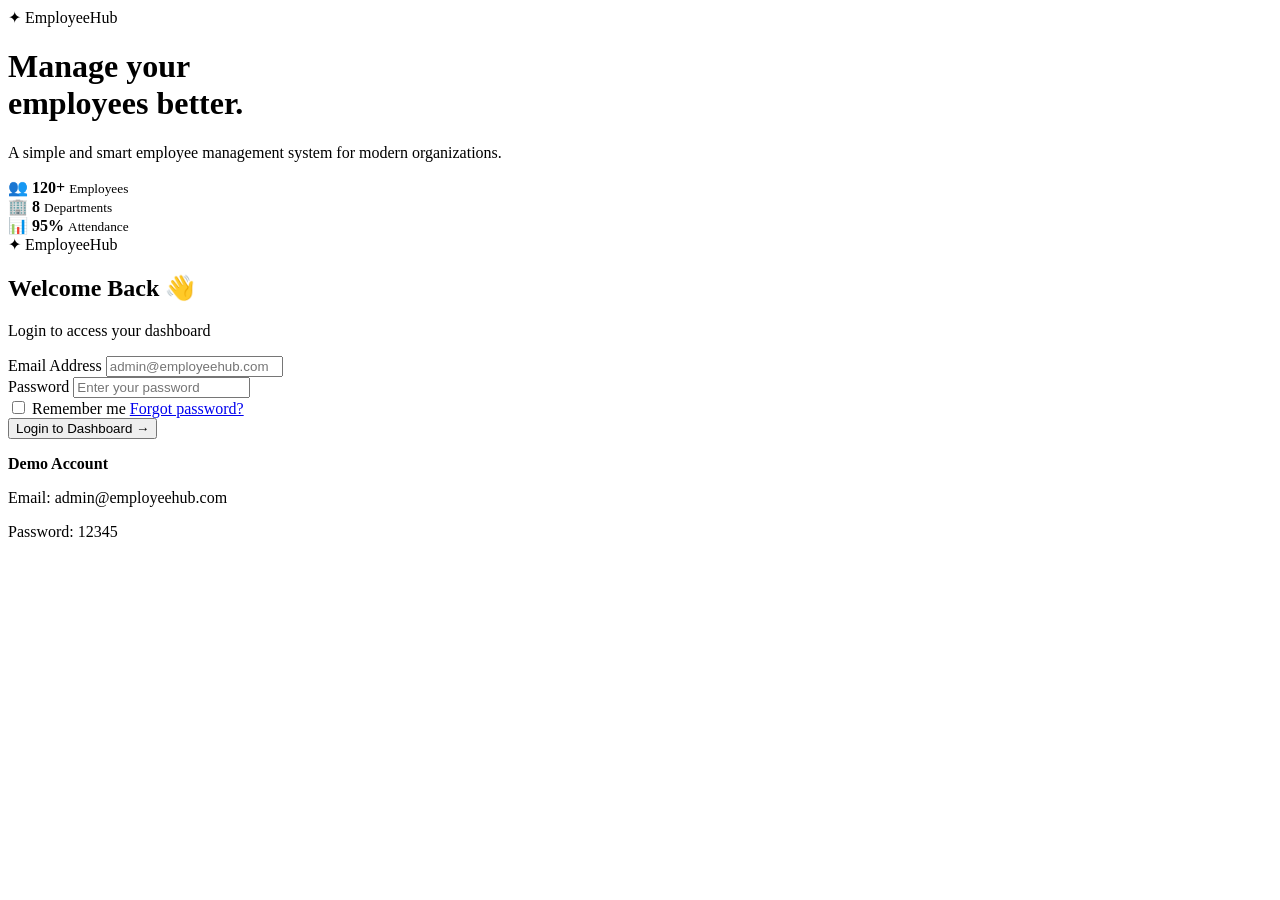
==== index.html @ 597c8541 "Add files via upload" ====
<!DOCTYPE html>
<html lang="en">

<head>
    <meta charset="UTF-8">
    <meta name="viewport" content="width=device-width, initial-scale=1.0">

    <title>Employee Management System | Login</title>

    <link rel="stylesheet" href="css/style.css">
</head>

<body class="login-page">

    <div class="login-wrapper">

        <div class="login-info">

            <div class="logo">
                ✦ EmployeeHub
            </div>

            <h1>
                Manage your<br>
                <span>employees better.</span>
            </h1>

            <p>
                A simple and smart employee management
                system for modern organizations.
            </p>

            <div class="features">

                <div>
                    <strong>👥 120+</strong>
                    <small>Employees</small>
                </div>

                <div>
                    <strong>🏢 8</strong>
                    <small>Departments</small>
                </div>

                <div>
                    <strong>📊 95%</strong>
                    <small>Attendance</small>
                </div>

            </div>

        </div>


        <div class="login-card">

            <div class="mobile-logo">
                ✦ EmployeeHub
            </div>

            <h2>Welcome Back 👋</h2>

            <p class="login-text">
                Login to access your dashboard
            </p>

            <form id="loginForm">

                <div class="input-group">

                    <label>Email Address</label>

                    <input
                        type="email"
                        id="email"
                        placeholder="admin@employeehub.com"
                        required
                    >

                </div>


                <div class="input-group">

                    <label>Password</label>

                    <input
                        type="password"
                        id="password"
                        placeholder="Enter your password"
                        required
                    >

                </div>


                <div class="login-options">

                    <label>
                        <input type="checkbox">
                        Remember me
                    </label>

                    <a href="#">Forgot password?</a>

                </div>


                <button type="submit" class="login-btn">
                    Login to Dashboard →
                </button>

                <p id="loginMessage"></p>

            </form>


            <div class="demo-login">

                <strong>Demo Account</strong>

                <p>Email: admin@employeehub.com</p>
                <p>Password: 12345</p>

            </div>

        </div>

    </div>

    <script src="js/script.js"></script>

</body>

</html>
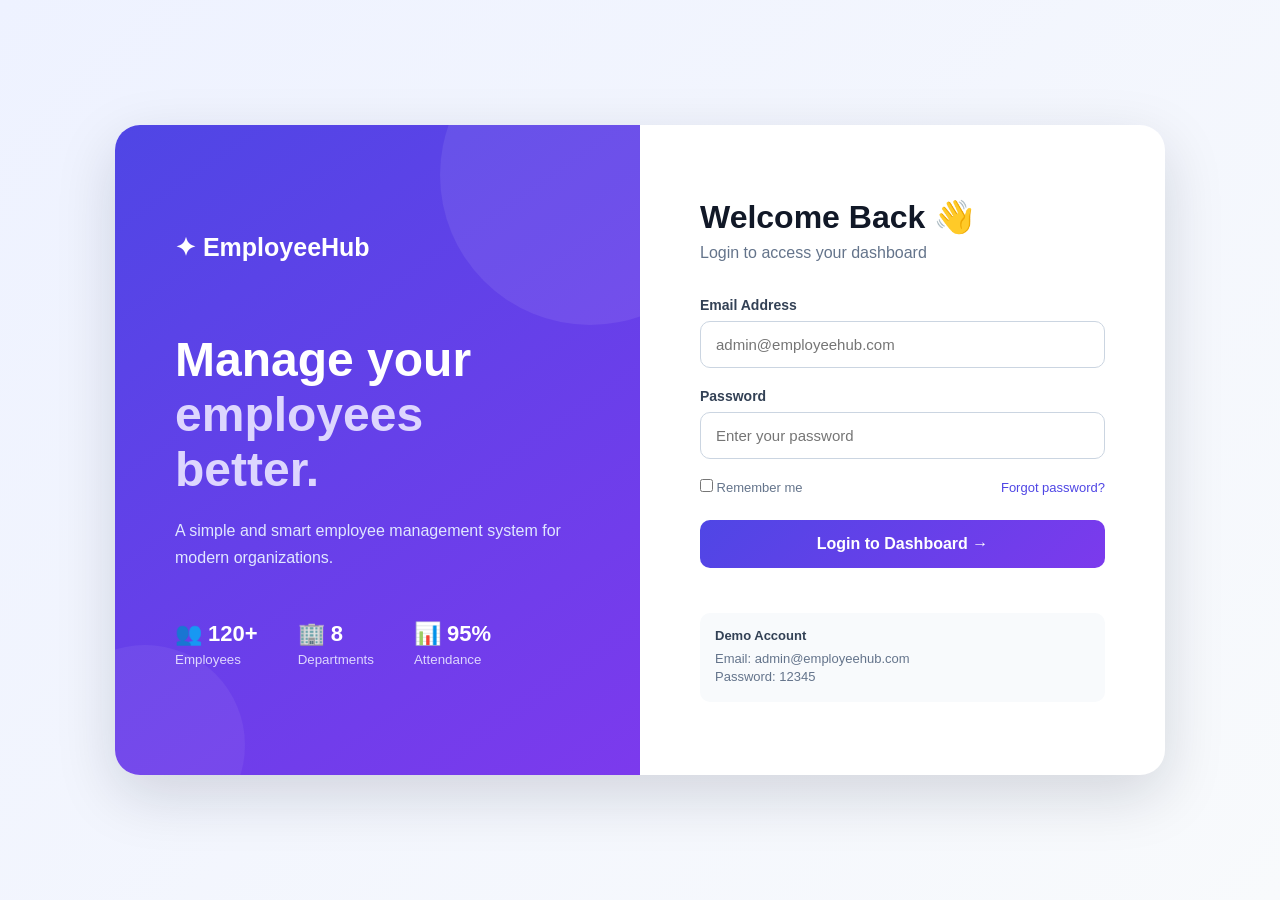
==== commit 0a565821: "index.html" ====
--- a/index.html
+++ b/index.html
@@ -7,7 +7,7 @@
 
     <title>Employee Management System | Login</title>
 
-    <link rel="stylesheet" href="css/style.css">
+    <link rel="stylesheet" href="style.css">
 </head>
 
 <body class="login-page">
@@ -128,8 +128,8 @@
 
     </div>
 
-    <script src="js/script.js"></script>
+    <script src="script.js"></script>
 
 </body>
 
-</html>+</html>
--- a/style.css
+++ b/style.css
@@ -0,0 +1,1525 @@
+/* =====================================================
+   EMPLOYEE MANAGEMENT SYSTEM
+   COMPLETE STYLE.CSS
+===================================================== */
+
+
+/* =========================
+   GLOBAL
+========================= */
+
+* {
+    margin: 0;
+    padding: 0;
+    box-sizing: border-box;
+}
+
+body {
+    font-family: Arial, Helvetica, sans-serif;
+    color: #1e293b;
+    background: #f8fafc;
+}
+
+a {
+    text-decoration: none;
+}
+
+
+/* =====================================================
+   LOGIN PAGE
+===================================================== */
+
+.login-page {
+    min-height: 100vh;
+
+    background:
+        linear-gradient(
+            135deg,
+            #eef2ff,
+            #f8fafc
+        );
+
+    display: flex;
+    align-items: center;
+    justify-content: center;
+
+    padding: 30px;
+}
+
+
+/* MAIN LOGIN BOX */
+
+.login-wrapper {
+    width: 100%;
+    max-width: 1050px;
+
+    min-height: 650px;
+
+    display: grid;
+    grid-template-columns: 1fr 1fr;
+
+    background: white;
+
+    border-radius: 25px;
+
+    overflow: hidden;
+
+    box-shadow:
+        0 20px 60px rgba(15, 23, 42, 0.15);
+}
+
+
+/* LEFT SIDE */
+
+.login-info {
+    background:
+        linear-gradient(
+            145deg,
+            #4f46e5,
+            #7c3aed
+        );
+
+    color: white;
+
+    padding: 60px;
+
+    display: flex;
+    flex-direction: column;
+    justify-content: center;
+
+    position: relative;
+    overflow: hidden;
+}
+
+
+.login-info::before {
+    content: "";
+
+    position: absolute;
+
+    width: 300px;
+    height: 300px;
+
+    border-radius: 50%;
+
+    background: rgba(255,255,255,0.08);
+
+    top: -100px;
+    right: -100px;
+}
+
+
+.login-info::after {
+    content: "";
+
+    position: absolute;
+
+    width: 200px;
+    height: 200px;
+
+    border-radius: 50%;
+
+    background: rgba(255,255,255,0.06);
+
+    bottom: -70px;
+    left: -70px;
+}
+
+
+/* LOGO */
+
+.logo {
+    font-size: 25px;
+    font-weight: bold;
+    margin-bottom: 70px;
+}
+
+.logo span {
+    font-size: 32px;
+}
+
+
+/* LOGIN HEADING */
+
+.login-info h1 {
+    font-size: 48px;
+    line-height: 1.15;
+    margin-bottom: 20px;
+}
+
+.login-info h1 span {
+    color: #ddd6fe;
+}
+
+
+.login-info > p {
+    max-width: 400px;
+
+    line-height: 1.7;
+
+    color: #e0e7ff;
+
+    margin-bottom: 50px;
+}
+
+
+/* FEATURES */
+
+.features {
+    display: flex;
+    gap: 40px;
+}
+
+.features div {
+    display: flex;
+    flex-direction: column;
+}
+
+.features strong {
+    font-size: 22px;
+    margin-bottom: 5px;
+}
+
+.features small {
+    color: #ddd6fe;
+}
+
+
+/* LOGIN CARD */
+
+.login-card {
+    padding: 60px;
+
+    display: flex;
+    flex-direction: column;
+    justify-content: center;
+}
+
+
+.login-card h2 {
+    font-size: 32px;
+
+    color: #111827;
+
+    margin-bottom: 8px;
+}
+
+
+.login-text {
+    color: #64748b;
+    margin-bottom: 35px;
+}
+
+
+/* MOBILE LOGO */
+
+.mobile-logo {
+    display: none;
+}
+
+
+/* INPUT */
+
+.input-group {
+    margin-bottom: 20px;
+}
+
+.input-group label {
+    display: block;
+
+    font-size: 14px;
+
+    font-weight: bold;
+
+    color: #334155;
+
+    margin-bottom: 8px;
+}
+
+
+.input-group input {
+    width: 100%;
+
+    padding: 14px 15px;
+
+    border: 1px solid #cbd5e1;
+
+    border-radius: 10px;
+
+    font-size: 15px;
+
+    outline: none;
+
+    transition: 0.3s;
+}
+
+
+.input-group input:focus {
+    border-color: #6366f1;
+
+    box-shadow:
+        0 0 0 3px rgba(99,102,241,0.1);
+}
+
+
+/* LOGIN OPTIONS */
+
+.login-options {
+    display: flex;
+
+    justify-content: space-between;
+
+    align-items: center;
+
+    font-size: 13px;
+
+    margin-bottom: 25px;
+
+    color: #64748b;
+}
+
+
+.login-options a {
+    color: #4f46e5;
+}
+
+
+/* LOGIN BUTTON */
+
+.login-btn {
+    width: 100%;
+
+    padding: 15px;
+
+    border: none;
+
+    border-radius: 10px;
+
+    background:
+        linear-gradient(
+            135deg,
+            #4f46e5,
+            #7c3aed
+        );
+
+    color: white;
+
+    font-size: 16px;
+
+    font-weight: bold;
+
+    cursor: pointer;
+
+    transition: 0.3s;
+}
+
+
+.login-btn:hover {
+    transform: translateY(-2px);
+
+    box-shadow:
+        0 8px 20px rgba(79,70,229,0.3);
+}
+
+
+/* ERROR MESSAGE */
+
+#loginMessage {
+    text-align: center;
+
+    color: #ef4444;
+
+    margin-top: 15px;
+
+    font-size: 14px;
+}
+
+
+/* DEMO ACCOUNT */
+
+.demo-login {
+    margin-top: 30px;
+
+    padding: 15px;
+
+    background: #f8fafc;
+
+    border-radius: 10px;
+
+    color: #64748b;
+
+    font-size: 13px;
+}
+
+
+.demo-login strong {
+    display: block;
+
+    color: #334155;
+
+    margin-bottom: 8px;
+}
+
+
+.demo-login p {
+    margin: 3px 0;
+}
+
+
+/* =====================================================
+   DASHBOARD
+===================================================== */
+
+.dashboard {
+    min-height: 100vh;
+
+    display: flex;
+
+    background: #f8fafc;
+}
+
+
+/* SIDEBAR */
+
+.sidebar {
+    width: 250px;
+
+    min-height: 100vh;
+
+    background: white;
+
+    border-right: 1px solid #e2e8f0;
+
+    padding: 30px 18px;
+
+    position: fixed;
+
+    left: 0;
+    top: 0;
+    bottom: 0;
+
+    z-index: 10;
+}
+
+
+.sidebar-logo {
+    font-size: 23px;
+
+    font-weight: bold;
+
+    color: #4f46e5;
+
+    padding: 0 15px;
+
+    margin-bottom: 45px;
+}
+
+
+/* MENU TITLE */
+
+.menu-title {
+    font-size: 11px;
+
+    font-weight: bold;
+
+    color: #94a3b8;
+
+    margin: 25px 15px 12px;
+
+    letter-spacing: 1px;
+}
+
+
+/* SIDEBAR LINKS */
+
+.sidebar nav {
+    display: flex;
+
+    flex-direction: column;
+
+    gap: 7px;
+}
+
+
+.sidebar nav a {
+    display: flex;
+
+    align-items: center;
+
+    gap: 12px;
+
+    padding: 13px 15px;
+
+    border-radius: 10px;
+
+    color: #64748b;
+
+    font-size: 14px;
+
+    transition: 0.25s;
+}
+
+
+.sidebar nav a:hover {
+    background: #eef2ff;
+
+    color: #4f46e5;
+}
+
+
+.sidebar nav a.active {
+    background:
+        linear-gradient(
+            135deg,
+            #4f46e5,
+            #6366f1
+        );
+
+    color: white;
+
+    box-shadow:
+        0 5px 15px rgba(79,70,229,0.25);
+}
+
+
+/* MAIN */
+
+.dashboard-main {
+    width: calc(100% - 250px);
+
+    margin-left: 250px;
+
+    padding: 35px 40px;
+
+    min-height: 100vh;
+}
+
+
+/* HEADER */
+
+.dashboard-header {
+    display: flex;
+
+    align-items: center;
+
+    justify-content: space-between;
+
+    margin-bottom: 35px;
+}
+
+
+.welcome {
+    color: #94a3b8;
+
+    font-size: 14px;
+
+    margin-bottom: 5px;
+}
+
+
+.dashboard-header h1 {
+    font-size: 30px;
+
+    color: #1e293b;
+}
+
+
+/* PROFILE */
+
+.profile {
+    display: flex;
+
+    align-items: center;
+
+    gap: 15px;
+}
+
+
+.notification {
+    width: 42px;
+
+    height: 42px;
+
+    border-radius: 50%;
+
+    background: white;
+
+    display: flex;
+
+    align-items: center;
+
+    justify-content: center;
+
+    box-shadow: 0 3px 12px rgba(15,23,42,0.08);
+
+    cursor: pointer;
+}
+
+
+.avatar {
+    width: 42px;
+
+    height: 42px;
+
+    border-radius: 50%;
+
+    background:
+        linear-gradient(
+            135deg,
+            #4f46e5,
+            #7c3aed
+        );
+
+    color: white;
+
+    display: flex;
+
+    align-items: center;
+
+    justify-content: center;
+
+    font-weight: bold;
+}
+
+
+/* =====================================================
+   STATISTICS
+===================================================== */
+
+.stats {
+    display: grid;
+
+    grid-template-columns:
+        repeat(4, 1fr);
+
+    gap: 20px;
+
+    margin-bottom: 30px;
+}
+
+
+.stat-card {
+    background: white;
+
+    padding: 22px;
+
+    border-radius: 15px;
+
+    display: flex;
+
+    align-items: center;
+
+    gap: 15px;
+
+    box-shadow:
+        0 5px 20px rgba(15,23,42,0.05);
+
+    border: 1px solid #f1f5f9;
+}
+
+
+.stat-icon {
+    width: 50px;
+
+    height: 50px;
+
+    border-radius: 13px;
+
+    display: flex;
+
+    align-items: center;
+
+    justify-content: center;
+
+    font-size: 21px;
+}
+
+
+.stat-icon.purple {
+    background: #eef2ff;
+    color: #4f46e5;
+}
+
+
+.stat-icon.green {
+    background: #dcfce7;
+    color: #16a34a;
+}
+
+
+.stat-icon.red {
+    background: #fee2e2;
+    color: #dc2626;
+}
+
+
+.stat-icon.orange {
+    background: #ffedd5;
+    color: #ea580c;
+}
+
+
+.stat-card p {
+    font-size: 13px;
+
+    color: #64748b;
+
+    margin-bottom: 5px;
+}
+
+
+.stat-card h2 {
+    font-size: 25px;
+
+    margin-bottom: 4px;
+
+    color: #1e293b;
+}
+
+
+.stat-card small {
+    color: #94a3b8;
+
+    font-size: 11px;
+}
+
+
+/* =====================================================
+   DASHBOARD CONTENT
+===================================================== */
+
+.dashboard-grid {
+    display: grid;
+
+    grid-template-columns: 1.5fr 1fr;
+
+    gap: 25px;
+}
+
+
+.dashboard-box {
+    background: white;
+
+    border-radius: 15px;
+
+    padding: 25px;
+
+    border: 1px solid #f1f5f9;
+
+    box-shadow:
+        0 5px 20px rgba(15,23,42,0.04);
+}
+
+
+.box-header {
+    display: flex;
+
+    align-items: center;
+
+    justify-content: space-between;
+
+    margin-bottom: 25px;
+}
+
+
+.box-header h2 {
+    font-size: 19px;
+
+    color: #1e293b;
+
+    margin-bottom: 5px;
+}
+
+
+.box-header p {
+    color: #94a3b8;
+
+    font-size: 12px;
+}
+
+
+.box-header button {
+    border: none;
+
+    background: none;
+
+    color: #4f46e5;
+
+    font-weight: bold;
+
+    cursor: pointer;
+}
+
+
+/* =====================================================
+   RECENT EMPLOYEES
+===================================================== */
+
+.employee-list {
+    display: flex;
+
+    flex-direction: column;
+
+    gap: 18px;
+}
+
+
+.employee {
+    display: flex;
+
+    align-items: center;
+
+    gap: 14px;
+
+    padding-bottom: 15px;
+
+    border-bottom: 1px solid #f1f5f9;
+}
+
+
+.employee:last-child {
+    border-bottom: none;
+}
+
+
+.employee-avatar {
+    width: 43px;
+
+    height: 43px;
+
+    border-radius: 12px;
+
+    background: #eef2ff;
+
+    color: #4f46e5;
+
+    display: flex;
+
+    align-items: center;
+
+    justify-content: center;
+
+    font-weight: bold;
+}
+
+
+.employee-info {
+    display: flex;
+
+    flex-direction: column;
+
+    flex: 1;
+}
+
+
+.employee-info strong {
+    font-size: 14px;
+
+    color: #334155;
+
+    margin-bottom: 4px;
+}
+
+
+.employee-info span {
+    font-size: 11px;
+
+    color: #94a3b8;
+}
+
+
+.status {
+    color: #16a34a;
+
+    background: #dcfce7;
+
+    padding: 5px 9px;
+
+    border-radius: 20px;
+
+    font-size: 10px;
+
+    font-weight: bold;
+}
+
+
+/* DEPARTMENTS */
+
+.department {
+    margin-bottom: 23px;
+}
+
+
+.department-top {
+    display: flex;
+
+    justify-content: space-between;
+
+    margin-bottom: 8px;
+
+    font-size: 13px;
+
+    color: #64748b;
+}
+
+
+.department-top strong {
+    color: #334155;
+}
+
+
+.progress {
+    width: 100%;
+
+    height: 7px;
+
+    background: #eef2ff;
+
+    border-radius: 10px;
+
+    overflow: hidden;
+}
+
+
+.progress div {
+    height: 100%;
+
+    background:
+        linear-gradient(
+            90deg,
+            #4f46e5,
+            #6366f1
+        );
+
+    border-radius: 10px;
+}
+
+
+/* =====================================================
+   EMPLOYEES PAGE
+===================================================== */
+
+.employee-page-header {
+    margin-bottom: 25px;
+}
+
+
+.employee-page-header p {
+    color: #94a3b8;
+
+    font-size: 13px;
+
+    margin-bottom: 6px;
+}
+
+
+.employee-page-header h1 {
+    font-size: 30px;
+
+    color: #1e293b;
+}
+
+
+.employee-toolbar {
+    background: white;
+
+    padding: 18px;
+
+    border-radius: 15px;
+
+    margin-bottom: 25px;
+
+    display: flex;
+
+    gap: 15px;
+
+    align-items: center;
+
+    border: 1px solid #f1f5f9;
+}
+
+
+.search-box {
+    flex: 1;
+
+    display: flex;
+
+    align-items: center;
+
+    gap: 10px;
+
+    background: #f8fafc;
+
+    border: 1px solid #e2e8f0;
+
+    padding: 12px 15px;
+
+    border-radius: 10px;
+}
+
+
+.search-box input {
+    width: 100%;
+
+    border: none;
+
+    outline: none;
+
+    background: transparent;
+
+    font-size: 14px;
+}
+
+
+.filter-select {
+    padding: 12px;
+
+    border: 1px solid #e2e8f0;
+
+    border-radius: 10px;
+
+    color: #475569;
+
+    background: white;
+}
+
+
+.add-btn {
+    padding: 12px 18px;
+
+    border: none;
+
+    border-radius: 10px;
+
+    background: #4f46e5;
+
+    color: white;
+
+    font-weight: bold;
+
+    cursor: pointer;
+}
+
+
+.add-btn:hover {
+    background: #4338ca;
+}
+
+
+/* EMPLOYEE CARDS */
+
+.employee-grid {
+    display: grid;
+
+    grid-template-columns:
+        repeat(3, 1fr);
+
+    gap: 22px;
+}
+
+
+.employee-card {
+    background: white;
+
+    border-radius: 16px;
+
+    padding: 23px;
+
+    border: 1px solid #f1f5f9;
+
+    box-shadow:
+        0 5px 20px rgba(15,23,42,0.04);
+
+    transition: 0.25s;
+}
+
+
+.employee-card:hover {
+    transform: translateY(-4px);
+
+    box-shadow:
+        0 12px 30px rgba(15,23,42,0.09);
+}
+
+
+.employee-card-top {
+    display: flex;
+
+    justify-content: space-between;
+
+    align-items: center;
+
+    margin-bottom: 18px;
+}
+
+
+.card-avatar {
+    width: 50px;
+
+    height: 50px;
+
+    border-radius: 14px;
+
+    background: #eef2ff;
+
+    color: #4f46e5;
+
+    display: flex;
+
+    align-items: center;
+
+    justify-content: center;
+
+    font-weight: bold;
+
+    font-size: 16px;
+}
+
+
+.employee-card h3 {
+    font-size: 17px;
+
+    color: #1e293b;
+
+    margin-bottom: 5px;
+}
+
+
+.employee-role {
+    color: #4f46e5;
+
+    font-size: 12px;
+
+    font-weight: bold;
+
+    margin-bottom: 18px;
+}
+
+
+.employee-details {
+    display: flex;
+
+    flex-direction: column;
+
+    gap: 9px;
+
+    color: #64748b;
+
+    font-size: 12px;
+}
+
+
+.employee-details div {
+    display: flex;
+
+    gap: 8px;
+
+    align-items: center;
+}
+
+
+.view-profile {
+    width: 100%;
+
+    margin-top: 20px;
+
+    padding: 10px;
+
+    border: none;
+
+    border-radius: 9px;
+
+    background: #eef2ff;
+
+    color: #4f46e5;
+
+    font-weight: bold;
+
+    cursor: pointer;
+}
+
+
+.view-profile:hover {
+    background: #e0e7ff;
+}
+
+
+/* =====================================================
+   ATTENDANCE PAGE
+===================================================== */
+
+.attendance-box {
+    margin-top: 30px;
+}
+
+
+.attendance-date {
+    background: #eef2ff;
+
+    color: #4f46e5;
+
+    padding: 10px 15px;
+
+    border-radius: 10px;
+
+    font-size: 13px;
+
+    font-weight: bold;
+}
+
+
+/* SEARCH */
+
+.attendance-search {
+    margin: 25px 0;
+
+    width: 100%;
+
+    display: flex;
+
+    align-items: center;
+
+    gap: 10px;
+
+    background: #f8fafc;
+
+    border: 1px solid #e2e8f0;
+
+    border-radius: 10px;
+
+    padding: 12px 15px;
+
+    color: #64748b;
+}
+
+
+.attendance-search input {
+    width: 100%;
+
+    border: none;
+
+    outline: none;
+
+    background: transparent;
+
+    font-size: 14px;
+
+    color: #334155;
+}
+
+
+/* TABLE */
+
+.table-container {
+    width: 100%;
+
+    overflow-x: auto;
+}
+
+
+table {
+    width: 100%;
+
+    border-collapse: collapse;
+
+    min-width: 700px;
+}
+
+
+table thead {
+    background: #f8fafc;
+}
+
+
+table th {
+    text-align: left;
+
+    padding: 15px;
+
+    font-size: 13px;
+
+    color: #64748b;
+
+    font-weight: bold;
+
+    border-bottom: 1px solid #e2e8f0;
+}
+
+
+table td {
+    padding: 18px 15px;
+
+    font-size: 14px;
+
+    color: #475569;
+
+    border-bottom: 1px solid #f1f5f9;
+}
+
+
+table tbody tr {
+    transition: 0.2s;
+}
+
+
+table tbody tr:hover {
+    background: #f8fafc;
+}
+
+
+table td strong {
+    color: #1e293b;
+
+    font-size: 14px;
+}
+
+
+/* ATTENDANCE STATUS */
+
+.attendance-status {
+    display: inline-block;
+
+    padding: 6px 12px;
+
+    border-radius: 20px;
+
+    font-size: 12px;
+
+    font-weight: bold;
+}
+
+
+.attendance-status.present {
+    background: #dcfce7;
+
+    color: #15803d;
+}
+
+
+.attendance-status.absent {
+    background: #fee2e2;
+
+    color: #dc2626;
+}
+
+
+.attendance-status.late {
+    background: #fef3c7;
+
+    color: #d97706;
+}
+
+
+/* =====================================================
+   RESPONSIVE
+===================================================== */
+
+
+/* TABLET */
+
+@media (max-width: 1100px) {
+
+    .stats {
+        grid-template-columns:
+            repeat(2, 1fr);
+    }
+
+    .employee-grid {
+        grid-template-columns:
+            repeat(2, 1fr);
+    }
+
+}
+
+
+/* SMALL TABLET */
+
+@media (max-width: 900px) {
+
+    .sidebar {
+        width: 210px;
+    }
+
+    .dashboard-main {
+        width: calc(100% - 210px);
+
+        margin-left: 210px;
+
+        padding: 25px;
+    }
+
+    .dashboard-grid {
+        grid-template-columns: 1fr;
+    }
+
+}
+
+
+/* MOBILE */
+
+@media (max-width: 800px) {
+
+    /* LOGIN */
+
+    .login-wrapper {
+        grid-template-columns: 1fr;
+    }
+
+    .login-info {
+        display: none;
+    }
+
+    .login-card {
+        padding: 40px 30px;
+    }
+
+    .mobile-logo {
+        display: block;
+
+        color: #4f46e5;
+
+        font-size: 23px;
+
+        font-weight: bold;
+
+        margin-bottom: 40px;
+    }
+
+
+    /* DASHBOARD */
+
+    .sidebar {
+        width: 70px;
+
+        padding: 25px 10px;
+    }
+
+    .sidebar-logo {
+        font-size: 0;
+
+        text-align: center;
+
+        padding: 0;
+    }
+
+    .sidebar-logo:first-letter {
+        font-size: 25px;
+    }
+
+    .menu-title {
+        display: none;
+    }
+
+    .sidebar nav a {
+        justify-content: center;
+
+        padding: 13px 5px;
+    }
+
+    .sidebar nav a span {
+        display: none;
+    }
+
+    .dashboard-main {
+        width: calc(100% - 70px);
+
+        margin-left: 70px;
+
+        padding: 25px 20px;
+    }
+
+    .stats {
+        grid-template-columns: 1fr 1fr;
+    }
+
+    .employee-grid {
+        grid-template-columns: 1fr;
+    }
+
+    .employee-toolbar {
+        flex-direction: column;
+
+        align-items: stretch;
+    }
+
+    .search-box {
+        width: 100%;
+    }
+
+}
+
+
+/* PHONE */
+
+@media (max-width: 550px) {
+
+    /* LOGIN */
+
+    .login-page {
+        padding: 15px;
+    }
+
+    .login-card {
+        padding: 30px 20px;
+    }
+
+    .login-card h2 {
+        font-size: 26px;
+    }
+
+
+    /* DASHBOARD */
+
+    .dashboard-header {
+        flex-direction: column;
+
+        align-items: flex-start;
+
+        gap: 15px;
+    }
+
+    .dashboard-header h1 {
+        font-size: 25px;
+    }
+
+    .stats {
+        grid-template-columns: 1fr;
+    }
+
+    .dashboard-main {
+        padding: 20px 15px;
+    }
+
+    .dashboard-box {
+        padding: 18px;
+    }
+
+    .box-header {
+        flex-direction: column;
+
+        align-items: flex-start;
+
+        gap: 12px;
+    }
+
+
+    /* EMPLOYEES */
+
+    .employee-grid {
+        grid-template-columns: 1fr;
+    }
+
+
+    /* ATTENDANCE */
+
+    .attendance-date {
+        width: 100%;
+
+        text-align: center;
+    }
+
+    .attendance-search {
+        margin: 18px 0;
+    }
+
+}
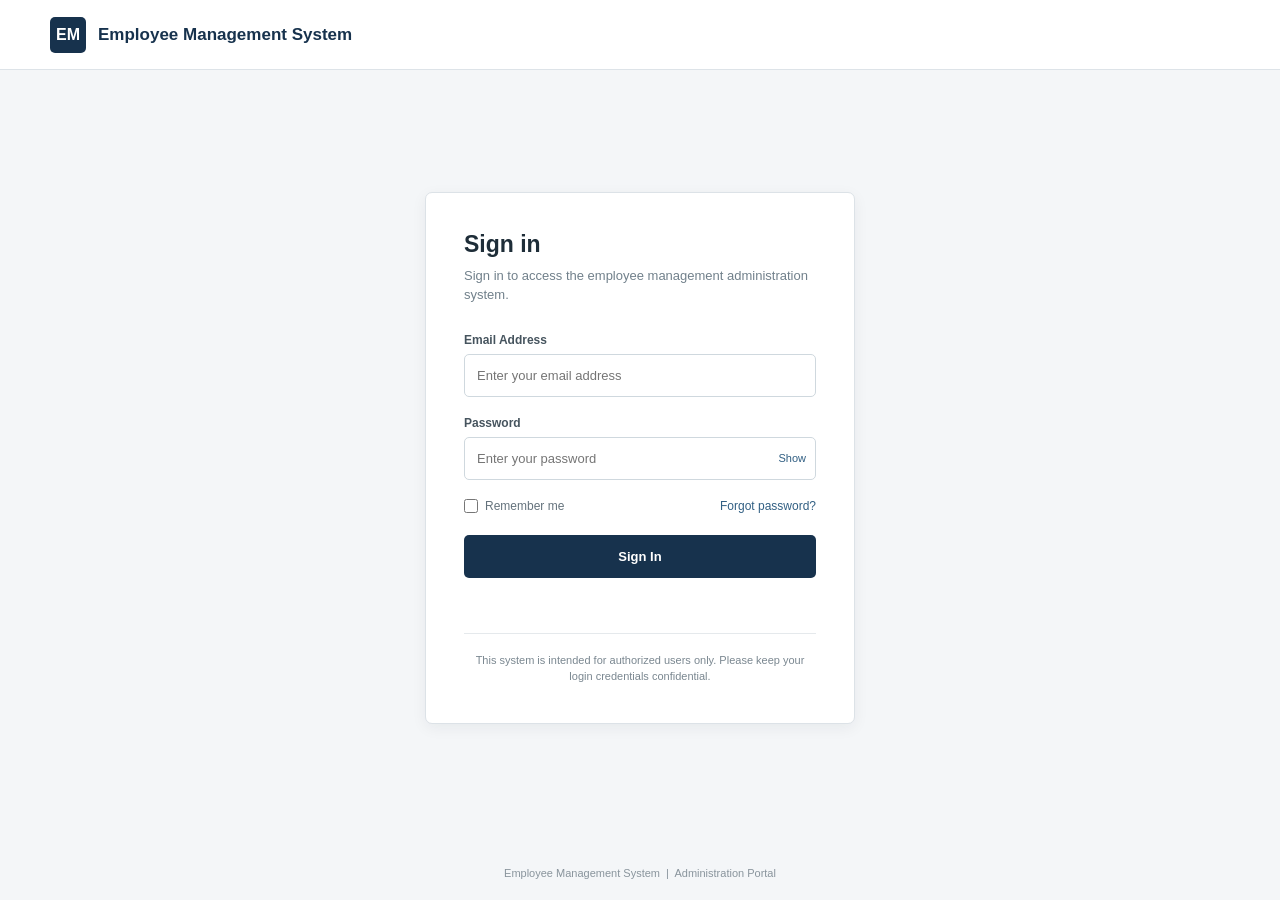
==== commit 449ac45c: "index.html" ====
--- a/index.html
+++ b/index.html
@@ -1,135 +1,505 @@
 <!DOCTYPE html>
 <html lang="en">
-
 <head>
     <meta charset="UTF-8">
     <meta name="viewport" content="width=device-width, initial-scale=1.0">
 
-    <title>Employee Management System | Login</title>
-
-    <link rel="stylesheet" href="style.css">
+    <title>Employee Management System - Sign In</title>
+
+    <style>
+        * {
+            margin: 0;
+            padding: 0;
+            box-sizing: border-box;
+        }
+
+        body {
+            font-family: Arial, Helvetica, sans-serif;
+            background: #f4f6f8;
+            color: #263238;
+            min-height: 100vh;
+        }
+
+        .page {
+            min-height: 100vh;
+            display: flex;
+            flex-direction: column;
+        }
+
+        /* HEADER */
+
+        .header {
+            height: 70px;
+            background: #ffffff;
+            border-bottom: 1px solid #dde3e8;
+            display: flex;
+            align-items: center;
+            padding: 0 50px;
+        }
+
+        .brand {
+            display: flex;
+            align-items: center;
+            gap: 12px;
+        }
+
+        .brand-mark {
+            width: 36px;
+            height: 36px;
+            background: #17324d;
+            color: white;
+            border-radius: 5px;
+            display: flex;
+            align-items: center;
+            justify-content: center;
+            font-weight: bold;
+            font-size: 16px;
+        }
+
+        .brand-name {
+            color: #17324d;
+            font-size: 17px;
+            font-weight: 600;
+        }
+
+        /* MAIN */
+
+        .main {
+            flex: 1;
+            display: flex;
+            justify-content: center;
+            align-items: center;
+            padding: 50px 20px;
+        }
+
+        .login-container {
+            width: 100%;
+            max-width: 430px;
+        }
+
+        .login-card {
+            background: #ffffff;
+            border: 1px solid #dce2e7;
+            border-radius: 7px;
+            padding: 38px;
+            box-shadow: 0 4px 15px rgba(20, 40, 55, 0.06);
+        }
+
+        .heading {
+            margin-bottom: 28px;
+        }
+
+        .heading h1 {
+            font-size: 23px;
+            font-weight: 600;
+            color: #1e2d38;
+        }
+
+        .heading p {
+            margin-top: 8px;
+            color: #71808b;
+            font-size: 13px;
+            line-height: 1.5;
+        }
+
+        /* FORM */
+
+        .form-group {
+            margin-bottom: 19px;
+        }
+
+        .form-group label {
+            display: block;
+            font-size: 12px;
+            font-weight: 600;
+            color: #46545e;
+            margin-bottom: 7px;
+        }
+
+        .input-wrapper {
+            position: relative;
+        }
+
+        .form-group input {
+            width: 100%;
+            height: 43px;
+            border: 1px solid #cfd8de;
+            border-radius: 5px;
+            padding: 0 12px;
+            font-size: 13px;
+            color: #263238;
+            background: #ffffff;
+            outline: none;
+        }
+
+        .form-group input:focus {
+            border-color: #315f83;
+            box-shadow: 0 0 0 2px rgba(49, 95, 131, 0.08);
+        }
+
+        .password-input {
+            padding-right: 65px !important;
+        }
+
+        .show-password {
+            position: absolute;
+            right: 10px;
+            top: 50%;
+            transform: translateY(-50%);
+            border: none;
+            background: transparent;
+            color: #315f83;
+            font-size: 11px;
+            cursor: pointer;
+        }
+
+        /* OPTIONS */
+
+        .options {
+            display: flex;
+            justify-content: space-between;
+            align-items: center;
+            margin: 4px 0 22px;
+        }
+
+        .remember {
+            display: flex;
+            align-items: center;
+            gap: 7px;
+            color: #64727c;
+            font-size: 12px;
+        }
+
+        .remember input {
+            width: 14px;
+            height: 14px;
+        }
+
+        .forgot {
+            color: #315f83;
+            text-decoration: none;
+            font-size: 12px;
+        }
+
+        .forgot:hover {
+            text-decoration: underline;
+        }
+
+        /* BUTTON */
+
+        .login-button {
+            width: 100%;
+            height: 43px;
+            background: #17324d;
+            color: white;
+            border: none;
+            border-radius: 5px;
+            font-size: 13px;
+            font-weight: 600;
+            cursor: pointer;
+        }
+
+        .login-button:hover {
+            background: #294d6b;
+        }
+
+        /* MESSAGE */
+
+        .login-message {
+            min-height: 18px;
+            margin-top: 15px;
+            text-align: center;
+            color: #a63c3c;
+            font-size: 12px;
+        }
+
+        /* SECURITY */
+
+        .security-note {
+            margin-top: 22px;
+            padding-top: 18px;
+            border-top: 1px solid #e5e9ec;
+            color: #7a8790;
+            font-size: 11px;
+            line-height: 1.5;
+            text-align: center;
+        }
+
+        /* FOOTER */
+
+        .footer {
+            height: 55px;
+            display: flex;
+            justify-content: center;
+            align-items: center;
+            color: #89949c;
+            font-size: 11px;
+        }
+
+        /* MOBILE */
+
+        @media (max-width: 600px) {
+
+            .header {
+                padding: 0 20px;
+            }
+
+            .main {
+                padding: 30px 15px;
+            }
+
+            .login-card {
+                padding: 28px 22px;
+            }
+
+            .options {
+                align-items: flex-start;
+                gap: 10px;
+            }
+
+        }
+    </style>
 </head>
 
-<body class="login-page">
-
-    <div class="login-wrapper">
-
-        <div class="login-info">
-
-            <div class="logo">
-                ✦ EmployeeHub
+<body>
+
+<div class="page">
+
+    <!-- HEADER -->
+
+    <header class="header">
+
+        <div class="brand">
+
+            <div class="brand-mark">
+                EM
             </div>
 
-            <h1>
-                Manage your<br>
-                <span>employees better.</span>
-            </h1>
-
-            <p>
-                A simple and smart employee management
-                system for modern organizations.
-            </p>
-
-            <div class="features">
-
-                <div>
-                    <strong>👥 120+</strong>
-                    <small>Employees</small>
+            <div class="brand-name">
+                Employee Management System
+            </div>
+
+        </div>
+
+    </header>
+
+
+    <!-- LOGIN -->
+
+    <main class="main">
+
+        <div class="login-container">
+
+            <div class="login-card">
+
+                <div class="heading">
+
+                    <h1>Sign in</h1>
+
+                    <p>
+                        Sign in to access the employee management
+                        administration system.
+                    </p>
+
                 </div>
 
-                <div>
-                    <strong>🏢 8</strong>
-                    <small>Departments</small>
+
+                <form id="loginForm">
+
+                    <!-- EMAIL -->
+
+                    <div class="form-group">
+
+                        <label for="email">
+                            Email Address
+                        </label>
+
+                        <input
+                            type="email"
+                            id="email"
+                            placeholder="Enter your email address"
+                            autocomplete="username"
+                            required
+                        >
+
+                    </div>
+
+
+                    <!-- PASSWORD -->
+
+                    <div class="form-group">
+
+                        <label for="password">
+                            Password
+                        </label>
+
+                        <div class="input-wrapper">
+
+                            <input
+                                type="password"
+                                id="password"
+                                class="password-input"
+                                placeholder="Enter your password"
+                                autocomplete="current-password"
+                                required
+                            >
+
+                            <button
+                                type="button"
+                                class="show-password"
+                                onclick="togglePassword()"
+                            >
+                                Show
+                            </button>
+
+                        </div>
+
+                    </div>
+
+
+                    <!-- OPTIONS -->
+
+                    <div class="options">
+
+                        <label class="remember">
+
+                            <input
+                                type="checkbox"
+                                id="remember"
+                            >
+
+                            Remember me
+
+                        </label>
+
+
+                        <a
+                            href="#"
+                            class="forgot"
+                            onclick="forgotPassword(event)"
+                        >
+                            Forgot password?
+                        </a>
+
+                    </div>
+
+
+                    <!-- LOGIN -->
+
+                    <button
+                        type="submit"
+                        class="login-button"
+                    >
+                        Sign In
+                    </button>
+
+
+                    <div
+                        id="loginMessage"
+                        class="login-message"
+                    ></div>
+
+                </form>
+
+
+                <div class="security-note">
+
+                    This system is intended for authorized users only.
+                    Please keep your login credentials confidential.
+
                 </div>
 
-                <div>
-                    <strong>📊 95%</strong>
-                    <small>Attendance</small>
-                </div>
-
             </div>
 
         </div>
 
-
-        <div class="login-card">
-
-            <div class="mobile-logo">
-                ✦ EmployeeHub
-            </div>
-
-            <h2>Welcome Back 👋</h2>
-
-            <p class="login-text">
-                Login to access your dashboard
-            </p>
-
-            <form id="loginForm">
-
-                <div class="input-group">
-
-                    <label>Email Address</label>
-
-                    <input
-                        type="email"
-                        id="email"
-                        placeholder="admin@employeehub.com"
-                        required
-                    >
-
-                </div>
-
-
-                <div class="input-group">
-
-                    <label>Password</label>
-
-                    <input
-                        type="password"
-                        id="password"
-                        placeholder="Enter your password"
-                        required
-                    >
-
-                </div>
-
-
-                <div class="login-options">
-
-                    <label>
-                        <input type="checkbox">
-                        Remember me
-                    </label>
-
-                    <a href="#">Forgot password?</a>
-
-                </div>
-
-
-                <button type="submit" class="login-btn">
-                    Login to Dashboard →
-                </button>
-
-                <p id="loginMessage"></p>
-
-            </form>
-
-
-            <div class="demo-login">
-
-                <strong>Demo Account</strong>
-
-                <p>Email: admin@employeehub.com</p>
-                <p>Password: 12345</p>
-
-            </div>
-
-        </div>
-
-    </div>
-
-    <script src="script.js"></script>
+    </main>
+
+
+    <!-- FOOTER -->
+
+    <footer class="footer">
+
+        Employee Management System &nbsp;|&nbsp;
+        Administration Portal
+
+    </footer>
+
+</div>
+
+
+<script>
+
+    const loginForm =
+        document.getElementById("loginForm");
+
+
+    loginForm.addEventListener("submit", function(event) {
+
+        event.preventDefault();
+
+
+        const email =
+            document.getElementById("email").value.trim();
+
+        const password =
+            document.getElementById("password").value;
+
+
+        if (
+            email === "admin@employeehub.com" &&
+            password === "12345"
+        ) {
+
+            window.location.href =
+                "dashboard.html";
+
+        } else {
+
+            document.getElementById("loginMessage")
+                .textContent =
+                "Invalid email address or password.";
+
+        }
+
+    });
+
+
+    function togglePassword() {
+
+        const password =
+            document.getElementById("password");
+
+        const button =
+            document.querySelector(".show-password");
+
+
+        if (password.type === "password") {
+
+            password.type = "text";
+            button.textContent = "Hide";
+
+        } else {
+
+            password.type = "password";
+            button.textContent = "Show";
+
+        }
+
+    }
+
+
+    function forgotPassword(event) {
+
+        event.preventDefault();
+
+        alert(
+            "Please contact the system administrator to reset your password."
+        );
+
+    }
+
+</script>
 
 </body>
-
 </html>
